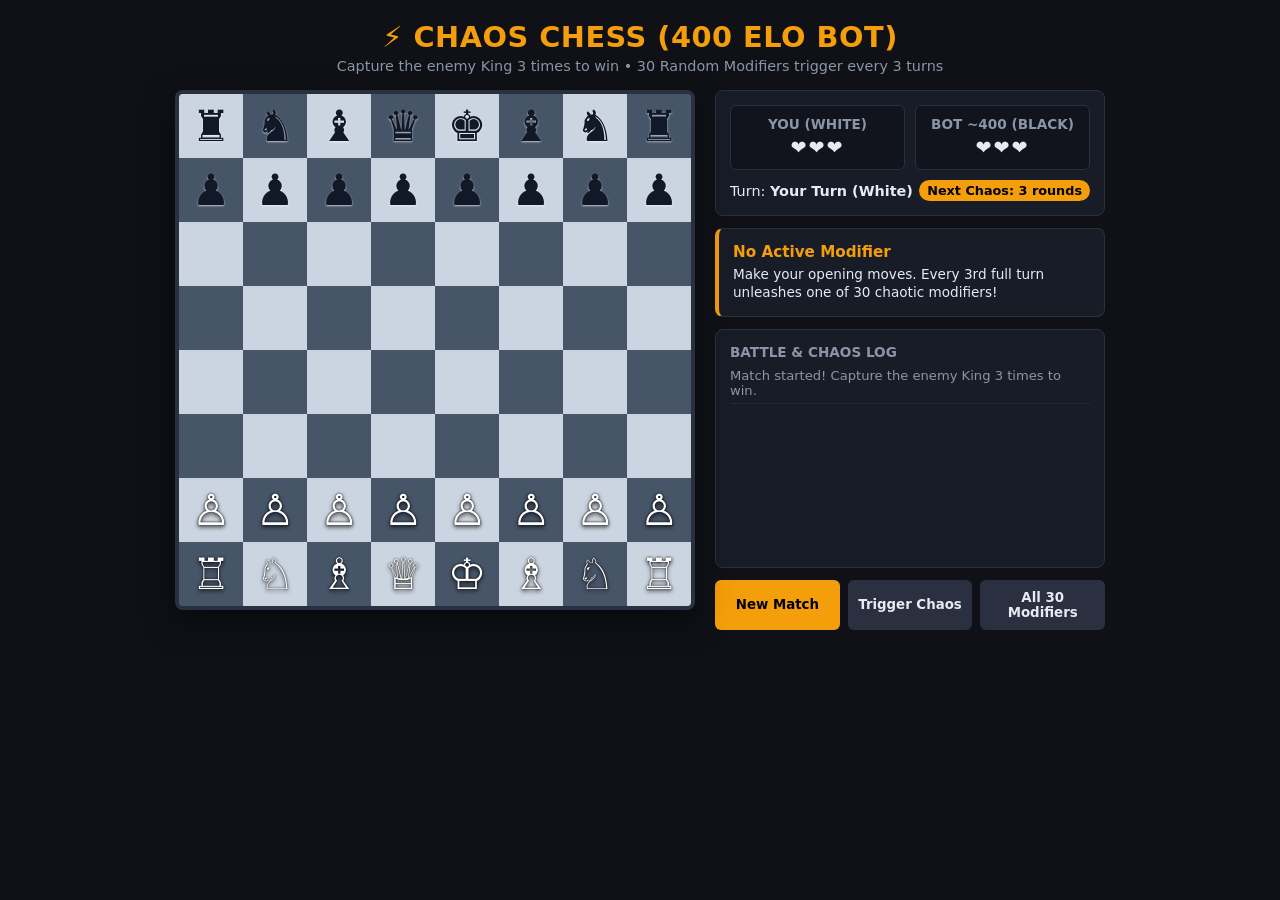
==== spaces/chaos_chess.html @ e8e2c1ac "Rename chaos_chess to chaos_chess.html" ====
<!DOCTYPE html>
<html lang="en">
<head>
<meta charset="UTF-8">
<meta name="viewport" content="width=device-width, initial-scale=1.0">
<title>Chaos Chess — 400 ELO Bot + 30 Modifiers</title>
<style>
  :root {
    --bg: #0f1117;
    --panel: #181c26;
    --border: #2a3040;
    --text: #e6eaf2;
    --muted: #8b95a8;
    --light-sq: #cbd5e1;
    --dark-sq: #475569;
    --accent: #f59e0b;
    --danger: #ef4444;
    --portal-a: #06b6d4;
    --portal-b: #d946ef;
  }
  * { box-sizing: border-box; margin: 0; padding: 0; font-family: system-ui, -apple-system, sans-serif; }
  body {
    background: var(--bg);
    color: var(--text);
    display: flex;
    flex-direction: column;
    align-items: center;
    min-height: 100vh;
    padding: 20px;
  }
  header {
    text-align: center;
    margin-bottom: 16px;
  }
  header h1 {
    font-size: 1.8rem;
    letter-spacing: 0.5px;
    color: var(--accent);
  }
  header p {
    color: var(--muted);
    font-size: 0.9rem;
    margin-top: 4px;
  }
  .layout {
    display: flex;
    flex-wrap: wrap;
    gap: 20px;
    justify-content: center;
    max-width: 1120px;
    width: 100%;
  }
  .board-wrap {
    position: relative;
    width: min(88vw, 520px);
    height: min(88vw, 520px);
    border: 4px solid var(--border);
    border-radius: 8px;
    overflow: hidden;
    box-shadow: 0 12px 32px rgba(0,0,0,0.5);
    background: var(--dark-sq);
  }
  .board-grid {
    display: grid;
    grid-template-columns: repeat(8, 1fr);
    grid-template-rows: repeat(8, 1fr);
    width: 100%;
    height: 100%;
  }
  .square {
    position: relative;
    display: flex;
    align-items: center;
    justify-content: center;
    user-select: none;
    cursor: pointer;
    transition: background-color 0.2s;
  }
  .square.light { background: var(--light-sq); }
  .square.dark { background: var(--dark-sq); }
  .square.selected { background: #fde047 !important; }
  .square.last-move { box-shadow: inset 0 0 0 4px rgba(245, 158, 11, 0.65); }
  .square.valid-move::after {
    content: "";
    width: 28%;
    height: 28%;
    background: rgba(16, 185, 129, 0.75);
    border-radius: 50%;
    pointer-events: none;
  }
  .square.valid-capture::after {
    content: "";
    position: absolute;
    inset: 6%;
    border: 4px solid rgba(239, 68, 68, 0.85);
    border-radius: 50%;
    pointer-events: none;
  }
  /* Terrain & Tile Overlays */
  .tile-crater {
    background: #1e1b18 !important;
    box-shadow: inset 0 0 12px #000;
  }
  .tile-crater::before {
    content: "☄️";
    font-size: 1.5rem;
    opacity: 0.7;
  }
  .tile-quicksand {
    background: #b45309 !important;
  }
  .tile-quicksand::before {
    content: "⏳";
    position: absolute;
    bottom: 2px;
    right: 3px;
    font-size: 0.75rem;
  }
  .tile-portal-a {
    box-shadow: inset 0 0 14px var(--portal-a);
    border: 2px dashed var(--portal-a);
  }
  .tile-portal-b {
    box-shadow: inset 0 0 14px var(--portal-b);
    border: 2px dashed var(--portal-b);
  }
  .tile-fog {
    background: #090b10 !important;
  }
  .tile-fog .piece-glyph { opacity: 0 !important; }
  .tile-mine::before {
    content: "💣";
    position: absolute;
    top: 2px;
    left: 3px;
    font-size: 0.75rem;
    opacity: 0.85;
  }
  .tile-trampoline {
    box-shadow: inset 0 0 12px #22c55e;
  }
  .tile-trampoline::before {
    content: "⏫";
    position: absolute;
    bottom: 2px;
    left: 3px;
    font-size: 0.75rem;
  }
  .tile-lava {
    background: #991b1b !important;
    box-shadow: inset 0 0 12px #f97316;
  }
  .tile-lava::before {
    content: "🌋";
    font-size: 1.35rem;
    opacity: 0.8;
  }
  .tile-airstrike {
    animation: blast 0.6s ease-out;
  }
  @keyframes blast {
    0% { background: #fff; }
    40% { background: #ef4444; }
    100% { background: transparent; }
  }

  /* Animated Pieces Layer */
  .pieces-layer {
    position: absolute;
    inset: 0;
    pointer-events: none;
  }
  .piece {
    position: absolute;
    width: 12.5%;
    height: 12.5%;
    display: flex;
    align-items: center;
    justify-content: center;
    font-size: clamp(1.8rem, 5.2vw, 2.7rem);
    transition: transform 0.28s cubic-bezier(0.22, 1, 0.36, 1), opacity 0.2s;
    z-index: 5;
  }
  .piece.white {
    color: #ffffff;
    text-shadow: 0 2px 4px rgba(0,0,0,0.85), 0 0 2px #000;
  }
  .piece.black {
    color: #111827;
    text-shadow: 0 1px 2px rgba(255,255,255,0.65);
  }
  .piece-glyph {
    display: flex;
    align-items: center;
    justify-content: center;
    width: 100%;
    height: 100%;
  }
  .piece.trapped::after {
    content: "🕸️";
    position: absolute;
    font-size: 1rem;
    bottom: 2px;
    right: 2px;
  }
  .piece.buffed::before {
    content: "⚡";
    position: absolute;
    font-size: 0.9rem;
    top: 2px;
    left: 2px;
  }
  .piece.shielded::before {
    content: "🛡️";
    position: absolute;
    font-size: 0.9rem;
    top: 2px;
    right: 2px;
  }

  /* Side Panel */
  .sidebar {
    flex: 1;
    min-width: 290px;
    max-width: 390px;
    display: flex;
    flex-direction: column;
    gap: 12px;
  }
  .card {
    background: var(--panel);
    border: 1px solid var(--border);
    border-radius: 8px;
    padding: 14px;
  }
  .scoreboard {
    display: flex;
    justify-content: space-between;
    align-items: center;
    gap: 10px;
  }
  .score-box {
    flex: 1;
    background: #11141c;
    padding: 10px;
    border-radius: 6px;
    text-align: center;
    border: 1px solid var(--border);
  }
  .score-box h3 { font-size: 0.85rem; color: var(--muted); }
  .hearts { font-size: 1.2rem; margin-top: 4px; letter-spacing: 2px; }
  .chaos-meter {
    margin-top: 10px;
    display: flex;
    justify-content: space-between;
    align-items: center;
    font-size: 0.9rem;
  }
  .badge {
    background: var(--accent);
    color: #000;
    font-weight: 700;
    padding: 3px 8px;
    border-radius: 999px;
    font-size: 0.8rem;
  }
  .active-mod {
    border-left: 4px solid var(--accent);
  }
  .active-mod h4 { color: var(--accent); font-size: 0.95rem; margin-bottom: 4px; }
  .active-mod p { font-size: 0.85rem; color: var(--text); line-height: 1.35; }
  .log {
    height: 185px;
    overflow-y: auto;
    font-size: 0.82rem;
    display: flex;
    flex-direction: column;
    gap: 6px;
  }
  .log-entry {
    padding-bottom: 5px;
    border-bottom: 1px solid #232836;
    color: var(--muted);
  }
  .log-entry strong { color: var(--text); }
  .log-entry.chaos { color: #fbbf24; }
  .controls {
    display: flex;
    flex-wrap: wrap;
    gap: 8px;
  }
  button {
    flex: 1;
    min-width: 105px;
    background: var(--accent);
    color: #000;
    border: none;
    padding: 10px;
    border-radius: 6px;
    font-weight: 700;
    cursor: pointer;
    transition: opacity 0.15s;
  }
  button:hover { opacity: 0.9; }
  button.secondary {
    background: #2a3040;
    color: var(--text);
  }
  .modal {
    position: fixed;
    inset: 0;
    background: rgba(0,0,0,0.8);
    display: none;
    align-items: center;
    justify-content: center;
    z-index: 50;
    padding: 16px;
  }
  .modal.open { display: flex; }
  .modal-box {
    background: var(--panel);
    border: 2px solid var(--accent);
    padding: 22px;
    border-radius: 10px;
    text-align: center;
    max-width: 520px;
    width: 100%;
    max-height: 85vh;
    display: flex;
    flex-direction: column;
  }
  .modal-box h2 { color: var(--accent); margin-bottom: 8px; }
  .modal-box p { margin-bottom: 14px; color: var(--muted); font-size: 0.9rem; }
  .mod-list-scroll {
    overflow-y: auto;
    text-align: left;
    border: 1px solid var(--border);
    border-radius: 6px;
    padding: 10px;
    margin-bottom: 14px;
    background: #11141c;
    display: flex;
    flex-direction: column;
    gap: 8px;
  }
  .mod-list-item {
    border-bottom: 1px solid #232836;
    padding-bottom: 6px;
    font-size: 0.84rem;
  }
  .mod-list-item strong { color: var(--accent); display: block; margin-bottom: 2px; }
</style>
</head>
<body>

<header>
  <h1>⚡ CHAOS CHESS (400 ELO BOT)</h1>
  <p>Capture the enemy King 3 times to win • 30 Random Modifiers trigger every 3 turns</p>
</header>

<div class="layout">
  <div class="board-wrap" id="boardWrap">
    <div class="board-grid" id="boardGrid"></div>
    <div class="pieces-layer" id="piecesLayer"></div>
  </div>

  <div class="sidebar">
    <div class="card">
      <div class="scoreboard">
        <div class="score-box">
          <h3>YOU (WHITE)</h3>
          <div class="hearts" id="whiteHearts">❤️❤️❤️</div>
        </div>
        <div class="score-box">
          <h3>BOT ~400 (BLACK)</h3>
          <div class="hearts" id="blackHearts">❤️❤️❤️</div>
        </div>
      </div>
      <div class="chaos-meter">
        <span>Turn: <strong id="turnLabel">White</strong></span>
        <span class="badge" id="countdownBadge">Next Chaos: 3 rounds</span>
      </div>
    </div>

    <div class="card active-mod">
      <h4 id="modTitle">No Active Modifier</h4>
      <p id="modDesc">Make your opening moves. Every 3rd full turn unleashes one of 30 chaotic modifiers!</p>
    </div>

    <div class="card">
      <h4 style="font-size:0.85rem; color:var(--muted); margin-bottom:8px;">BATTLE & CHAOS LOG</h4>
      <div class="log" id="eventLog"></div>
    </div>

    <div class="controls">
      <button onclick="resetGame()">New Match</button>
      <button class="secondary" onclick="triggerRandomModifier()">Trigger Chaos</button>
      <button class="secondary" onclick="openModIndex()">All 30 Modifiers</button>
    </div>
  </div>
</div>

<div class="modal" id="gameOverModal">
  <div class="modal-box">
    <h2 id="winnerTitle">Victory!</h2>
    <p id="winnerSub">You captured the enemy King 3 times.</p>
    <button onclick="resetGame()">Play Again</button>
  </div>
</div>

<div class="modal" id="modIndexModal">
  <div class="modal-box">
    <h2>📜 All 30 Chaos Modifiers</h2>
    <p>Every 3 full rounds, one of these 30 modifiers triggers at random.</p>
    <div class="mod-list-scroll" id="modListContainer"></div>
    <button onclick="closeModIndex()">Close</button>
  </div>
</div>

<script>
const GLYPHS = {
  w: { K: '♔', Q: '♕', R: '♖', B: '♗', N: '♘', P: '♙' },
  b: { K: '♚', Q: '♛', R: '♜', B: '♝', N: '♞', P: '♟' }
};

// Custom SVG Crest Shield + Crown model for the Royal Guard ('G')
function getPieceVisualHTML(piece) {
  if (piece.type === 'G') {
    const isWhite = piece.color === 'w';
    const fill = isWhite ? '#f8fafc' : '#1e293b';
    const stroke = isWhite ? '#0f172a' : '#f59e0b';
    const accent = isWhite ? '#f59e0b' : '#38bdf8';
    return `<svg viewBox="0 0 64 64" width="76%" height="76%" style="filter: drop-shadow(0 2px 3px rgba(0,0,0,0.75));">
      <path d="M14 14 L50 14 L48 36 C48 48 32 58 32 58 C32 58 16 48 16 36 Z" fill="${fill}" stroke="${stroke}" stroke-width="4" stroke-linejoin="round"/>
      <path d="M21 24 L26 30 L32 22 L38 30 L43 24 L41 35 L23 35 Z" fill="${accent}" stroke="${stroke}" stroke-width="2" stroke-linejoin="round"/>
      <line x1="32" y1="38" x2="32" y2="50" stroke="${accent}" stroke-width="3.5" stroke-linecap="round"/>
      <line x1="26" y1="44" x2="38" y2="44" stroke="${accent}" stroke-width="3.5" stroke-linecap="round"/>
    </svg>`;
  }
  return GLYPHS[piece.color][piece.type];
}

const PIECE_VALUES = { P: 1, N: 3, B: 3, R: 5, G: 6, Q: 9, K: 100 };

let board = [];
let pieceElements = new Map();
let nextPieceId = 1;

let turn = 'w';
let selected = null;
let validMoves = [];
let lastMove = null;
let halfMoves = 0;
let gameOver = false;

let kingLives = { w: 3, b: 3 };
let historyStack = [];

// Chaos Effect States
let craters = new Set();
let quicksand = new Set();
let landmines = new Set();
let trampolines = new Set();
let lavaTiles = new Set();
let portals = null;
let iceFloorTurns = 0;
let fogTurns = 0;
let truceTurns = 0;
let berserkKnightsTurns = 0;
let queenNerfTurns = 0;
let reversePawnTurns = 0;
let magneticRepelTurns = 0;

function spawnRoyalGuardDiagonalPawns(r, c, color) {
  const diags = [[-1, -1], [-1, 1], [1, -1], [1, 1]];
  let count = 0;
  diags.forEach(([dr, dc]) => {
    const nr = r + dr, nc = c + dc;
    if (inBounds(nr, nc) && !board[nr][nc] && !craters.has(`${nr},${nc}`) && !lavaTiles.has(`${nr},${nc}`)) {
      board[nr][nc] = createPiece(color, 'P');
      count++;
    }
  });
  return count;
}

const MODIFIERS = [
  {
    name: "1. Wormholes",
    desc: "Two linked portals appear! Landing on one instantly teleports the piece to the other.",
    apply: () => {
      const empty = getEmptySquares();
      if (empty.length >= 2) {
        shuffle(empty);
        portals = { a: empty[0], b: empty[1] };
      }
    }
  },
  {
    name: "2. Meteor Shower",
    desc: "3 meteors smash into empty squares, creating impassable craters.",
    apply: () => {
      const empty = getEmptySquares();
      shuffle(empty);
      empty.slice(0, 3).forEach(([r, c]) => craters.add(`${r},${c}`));
    }
  },
  {
    name: "3. Ice Floor",
    desc: "The board freezes for 2 rounds! Sliding pieces (R, B, Q) skid 1 extra square if clear.",
    apply: () => { iceFloorTurns = 4; }
  },
  {
    name: "4. Earthquake",
    desc: "Two random rows shift horizontally, wrapping around the edges!",
    apply: () => {
      const rows = [0, 1, 2, 3, 4, 5, 6, 7];
      shuffle(rows);
      rows.slice(0, 2).forEach(r => {
        const dir = Math.random() < 0.5 ? 1 : -1;
        const oldRow = [...board[r]];
        for (let c = 0; c < 8; c++) {
          board[r][(c + dir + 8) % 8] = oldRow[c];
        }
      });
    }
  },
  {
    name: "5. Quicksand",
    desc: "3 tiles turn into quicksand. Pieces landing there get trapped for 2 turns!",
    apply: () => {
      const empty = getEmptySquares();
      shuffle(empty);
      empty.slice(0, 3).forEach(([r, c]) => quicksand.add(`${r},${c}`));
    }
  },
  {
    name: "6. Pawn Promotion Surge",
    desc: "One random pawn on each side instantly evolves into a Knight or Bishop!",
    apply: () => {
      ['w', 'b'].forEach(color => {
        const pawns = getPiecesByFilter(p => p.color === color && p.type === 'P');
        if (pawns.length) {
          const pick = pawns[Math.floor(Math.random() * pawns.length)];
          pick.piece.type = Math.random() < 0.5 ? 'N' : 'B';
        }
      });
    }
  },
  {
    name: "7. Royal Bodyguard",
    desc: "Two loyal pawns spawn adjacent to each King to defend the throne.",
    apply: () => {
      ['w', 'b'].forEach(color => {
        const k = findKing(color);
        if (!k) return;
        let spawned = 0;
        for (let dr = -1; dr <= 1; dr++) {
          for (let dc = -1; dc <= 1; dc++) {
            const nr = k.r + dr, nc = k.c + dc;
            if (inBounds(nr, nc) && !board[nr][nc] && !craters.has(`${nr},${nc}`) && !lavaTiles.has(`${nr},${nc}`) && spawned < 2) {
              board[nr][nc] = createPiece(color, 'P');
              spawned++;
            }
          }
        }
      });
    }
  },
  {
    name: "8. Vampire Blades",
    desc: "All Knights and Bishops gain Vampire status: their next capture steals the victim's movement type!",
    apply: () => {
      getPiecesByFilter(p => p.type === 'N' || p.type === 'B').forEach(x => x.piece.vampire = true);
    }
  },
  {
    name: "9. Ghost Form",
    desc: "All Rooks become ghosts for 1 move and can phase through blocking pieces!",
    apply: () => {
      getPiecesByFilter(p => p.type === 'R').forEach(x => x.piece.ghost = true);
    }
  },
  {
    name: "10. Giant Pawn",
    desc: "One random pawn per side mutates into a Giant Pawn (moves 1 square in any direction).",
    apply: () => {
      ['w', 'b'].forEach(color => {
        const pawns = getPiecesByFilter(p => p.color === color && p.type === 'P');
        if (pawns.length) {
          pawns[Math.floor(Math.random() * pawns.length)].piece.giant = true;
        }
      });
    }
  },
  {
    name: "11. Air Raid",
    desc: "Artillery strikes 3 random non-King squares, obliterating any piece caught inside!",
    apply: () => {
      const targets = [];
      for (let r = 0; r < 8; r++) {
        for (let c = 0; c < 8; c++) {
          if (!board[r][c] || board[r][c].type !== 'K') targets.push([r, c]);
        }
      }
      shuffle(targets);
      targets.slice(0, 3).forEach(([r, c]) => {
        const sq = document.getElementById(`sq-${r}-${c}`);
        if (sq) {
          sq.classList.remove('tile-airstrike');
          void sq.offsetWidth;
          sq.classList.add('tile-airstrike');
        }
        if (board[r][c]) {
          logEvent(`💥 Air Raid destroyed ${board[r][c].color.toUpperCase()} ${board[r][c].type} at ${coordName(r, c)}!`, true);
          board[r][c] = null;
        }
      });
    }
  },
  {
    name: "12. Swap Meet",
    desc: "Two random non-King pieces on the board swap positions!",
    apply: () => {
      const list = getPiecesByFilter(p => p.type !== 'K');
      if (list.length >= 2) {
        shuffle(list);
        const a = list[0], b = list[1];
        const temp = board[a.r][a.c];
        board[a.r][a.c] = board[b.r][b.c];
        board[b.r][b.c] = temp;
      }
    }
  },
  {
    name: "13. Magnetic Pull",
    desc: "A magnetic pulse pulls every non-King piece 1 square toward the center of the board!",
    apply: () => {
      const order = [];
      for (let r = 0; r < 8; r++) {
        for (let c = 0; c < 8; c++) {
          if (board[r][c] && board[r][c].type !== 'K') order.push([r, c]);
        }
      }
      order.sort((a, b) => distCenter(a[0], a[1]) - distCenter(b[0], b[1]));
      order.forEach(([r, c]) => {
        const dr = r < 3 ? 1 : (r > 4 ? -1 : 0);
        const dc = c < 3 ? 1 : (c > 4 ? -1 : 0);
        const nr = r + dr, nc = c + dc;
        if ((dr !== 0 || dc !== 0) && !board[nr][nc] && !craters.has(`${nr},${nc}`) && !lavaTiles.has(`${nr},${nc}`)) {
          board[nr][nc] = board[r][c];
          board[r][c] = null;
        }
      });
    }
  },
  {
    name: "14. Berserk Knights",
    desc: "For 2 rounds, Knights can move twice in a single turn!",
    apply: () => { berserkKnightsTurns = 4; }
  },
  {
    name: "15. Time Rewind",
    desc: "A temporal rift rewinds the board back 1 move!",
    apply: () => {
      if (historyStack.length > 0) {
        const prev = historyStack.pop();
        board = prev.board;
        craters = prev.craters;
        quicksand = prev.quicksand;
        landmines = prev.landmines;
        trampolines = prev.trampolines;
        lavaTiles = prev.lavaTiles;
        logEvent("⏪ Time Rewind reverted the previous move!", true);
      }
    }
  },
  {
    name: "16. Fog of War",
    desc: "Dense fog hides enemy pieces more than 2 squares away from your army for 2 rounds!",
    apply: () => { fogTurns = 4; }
  },
  {
    name: "17. Mirror Realm",
    desc: "The entire board flips horizontally left-to-right!",
    apply: () => {
      for (let r = 0; r < 8; r++) {
        board[r].reverse();
      }
    }
  },
  {
    name: "18. Clone Army",
    desc: "Each side duplicates one random Knight, Bishop, or Rook onto an empty adjacent square!",
    apply: () => {
      ['w', 'b'].forEach(color => {
        const minors = getPiecesByFilter(p => p.color === color && ['N', 'B', 'R'].includes(p.type));
        if (!minors.length) return;
        const pick = minors[Math.floor(Math.random() * minors.length)];
        for (let dr = -1; dr <= 1; dr++) {
          for (let dc = -1; dc <= 1; dc++) {
            const nr = pick.r + dr, nc = pick.c + dc;
            if (inBounds(nr, nc) && !board[nr][nc] && !craters.has(`${nr},${nc}`) && !lavaTiles.has(`${nr},${nc}`)) {
              board[nr][nc] = createPiece(color, pick.piece.type);
              return;
            }
          }
        }
      });
    }
  },
  {
    name: "19. Pacifist Truce",
    desc: "A temporary ceasefire prevents all captures for 1 full round!",
    apply: () => { truceTurns = 2; }
  },
  {
    name: "20. King's Teleport",
    desc: "Both Kings swap places with a random friendly pawn!",
    apply: () => {
      ['w', 'b'].forEach(color => {
        const k = findKing(color);
        const pawns = getPiecesByFilter(p => p.color === color && p.type === 'P');
        if (k && pawns.length) {
          const p = pawns[Math.floor(Math.random() * pawns.length)];
          board[k.r][k.c] = p.piece;
          board[p.r][p.c] = k.piece;
        }
      });
    }
  },
  {
    name: "21. Royal Guard Ascension",
    desc: "A random non-King piece transforms into a custom-crested Royal Guard! It moves & captures 1 square in any direction and spawns 4 diagonal pawns immediately and on every capture.",
    apply: () => {
      const candidates = getPiecesByFilter(p => p.type !== 'K' && p.type !== 'G');
      if (candidates.length > 0) {
        const pick = candidates[Math.floor(Math.random() * candidates.length)];
        pick.piece.type = 'G';
        pick.piece.giant = false;
        const spawned = spawnRoyalGuardDiagonalPawns(pick.r, pick.c, pick.piece.color);
        logEvent(`🛡️ ${pick.piece.color === 'w' ? 'White' : 'Black'} promoted a piece at ${coordName(pick.r, pick.c)} into a Royal Guard (+${spawned} diagonal pawns)!`, true);
      }
    }
  },
  {
    name: "22. Landmine Field",
    desc: "4 hidden proximity mines are planted on empty squares. Stepping on one detonates the piece (Kings survive with -1 life)!",
    apply: () => {
      const empty = getEmptySquares();
      shuffle(empty);
      empty.slice(0, 4).forEach(([r, c]) => landmines.add(`${r},${c}`));
    }
  },
  {
    name: "23. Trampoline Tiles",
    desc: "3 spring-loaded trampolines appear! Landing on one launches the piece 2 squares forward.",
    apply: () => {
      const empty = getEmptySquares();
      shuffle(empty);
      empty.slice(0, 3).forEach(([r, c]) => trampolines.add(`${r},${c}`));
    }
  },
  {
    name: "24. Volcanic Eruption",
    desc: "2 center squares erupt into deadly lava tiles that destroy any non-King piece entering them.",
    apply: () => {
      const mid = [[3,3],[3,4],[4,3],[4,4],[2,3],[2,4],[5,3],[5,4]];
      shuffle(mid);
      mid.slice(0, 2).forEach(([r, c]) => {
        if (!board[r][c] || board[r][c].type !== 'K') {
          board[r][c] = null;
          lavaTiles.add(`${r},${c}`);
        }
      });
    }
  },
  {
    name: "25. Aegis Shield",
    desc: "One random non-King piece on each side gains a protective Shield that blocks the next capture attempt against it!",
    apply: () => {
      ['w', 'b'].forEach(color => {
        const list = getPiecesByFilter(p => p.color === color && p.type !== 'K');
        if (list.length) {
          list[Math.floor(Math.random() * list.length)].piece.shield = true;
        }
      });
    }
  },
  {
    name: "26. Reverse Gravity",
    desc: "For 2 rounds, pawns march and capture backward instead of forward!",
    apply: () => { reversePawnTurns = 4; }
  },
  {
    name: "27. Queen's Humble Holiday",
    desc: "For 2 rounds, all Queens lose their long range and move like standard Pawns!",
    apply: () => { queenNerfTurns = 4; }
  },
  {
    name: "28. Necromancy",
    desc: "Each side resurrects a fallen Knight or Bishop onto an empty back-rank square!",
    apply: () => {
      ['w', 'b'].forEach(color => {
        const row = color === 'w' ? 7 : 0;
        const cols = [0, 1, 2, 3, 4, 5, 6, 7];
        shuffle(cols);
        for (const c of cols) {
          if (!board[row][c] && !craters.has(`${row},${c}`) && !lavaTiles.has(`${row},${c}`)) {
            board[row][c] = createPiece(color, Math.random() < 0.5 ? 'N' : 'B');
            break;
          }
        }
      });
    }
  },
  {
    name: "29. Shockwave Repulsion",
    desc: "A shockwave from the center blasts all non-King pieces 1 square outward toward the board edges!",
    apply: () => {
      const order = [];
      for (let r = 0; r < 8; r++) {
        for (let c = 0; c < 8; c++) {
          if (board[r][c] && board[r][c].type !== 'K') order.push([r, c]);
        }
      }
      order.sort((a, b) => distCenter(b[0], b[1]) - distCenter(a[0], a[1]));
      order.forEach(([r, c]) => {
        const dr = r <= 3 ? -1 : 1;
        const dc = c <= 3 ? -1 : 1;
        const nr = r + dr, nc = c + dc;
        if (inBounds(nr, nc) && !board[nr][nc] && !craters.has(`${nr},${nc}`) && !lavaTiles.has(`${nr},${nc}`)) {
          board[nr][nc] = board[r][c];
          board[r][c] = null;
        }
      });
    }
  },
  {
    name: "30. Chaos Roulette",
    desc: "Every Knight, Bishop, and Rook on the board randomly mutates into another minor/major piece (N, B, R, or Royal Guard)!",
    apply: () => {
      const pool = ['N', 'B', 'R', 'G'];
      getPiecesByFilter(p => ['N', 'B', 'R'].includes(p.type)).forEach(item => {
        item.piece.type = pool[Math.floor(Math.random() * pool.length)];
      });
    }
  }
];

function createPiece(color, type) {
  return {
    id: nextPieceId++,
    color,
    type,
    trapped: 0,
    vampire: false,
    ghost: false,
    giant: false,
    shield: false
  };
}

function initBoard() {
  board = Array.from({ length: 8 }, () => Array(8).fill(null));
  const backRank = ['R', 'N', 'B', 'Q', 'K', 'B', 'N', 'R'];
  for (let c = 0; c < 8; c++) {
    board[0][c] = createPiece('b', backRank[c]);
    board[1][c] = createPiece('b', 'P');
    board[6][c] = createPiece('w', 'P');
    board[7][c] = createPiece('w', backRank[c]);
  }
}

function buildGridDOM() {
  const grid = document.getElementById('boardGrid');
  grid.innerHTML = '';
  for (let r = 0; r < 8; r++) {
    for (let c = 0; c < 8; c++) {
      const sq = document.createElement('div');
      sq.id = `sq-${r}-${c}`;
      sq.className = `square ${(r + c) % 2 === 0 ? 'light' : 'dark'}`;
      sq.onclick = () => onSquareClick(r, c);
      grid.appendChild(sq);
    }
  }
}

function render() {
  for (let r = 0; r < 8; r++) {
    for (let c = 0; c < 8; c++) {
      const sq = document.getElementById(`sq-${r}-${c}`);
      sq.className = `square ${(r + c) % 2 === 0 ? 'light' : 'dark'}`;
      const key = `${r},${c}`;
      if (craters.has(key)) sq.classList.add('tile-crater');
      if (quicksand.has(key)) sq.classList.add('tile-quicksand');
      if (landmines.has(key)) sq.classList.add('tile-mine');
      if (trampolines.has(key)) sq.classList.add('tile-trampoline');
      if (lavaTiles.has(key)) sq.classList.add('tile-lava');
      if (portals) {
        if (portals.a[0] === r && portals.a[1] === c) sq.classList.add('tile-portal-a');
        if (portals.b[0] === r && portals.b[1] === c) sq.classList.add('tile-portal-b');
      }
      if (selected && selected.r === r && selected.c === c) sq.classList.add('selected');
      if (lastMove && ((lastMove.from[0] === r && lastMove.from[1] === c) || (lastMove.to[0] === r && lastMove.to[1] === c))) {
        sq.classList.add('last-move');
      }
      const vm = validMoves.find(m => m.r === r && m.c === c);
      if (vm) {
        sq.classList.add(board[r][c] ? 'valid-capture' : 'valid-move');
      }
      if (fogTurns > 0 && !isVisibleToWhite(r, c)) {
        sq.classList.add('tile-fog');
      }
    }
  }

  const layer = document.getElementById('piecesLayer');
  const activeIds = new Set();

  for (let r = 0; r < 8; r++) {
    for (let c = 0; c < 8; c++) {
      const p = board[r][c];
      if (!p) continue;
      activeIds.add(p.id);
      let el = pieceElements.get(p.id);
      if (!el) {
        el = document.createElement('div');
        el.className = `piece ${p.color === 'w' ? 'white' : 'black'}`;
        el.innerHTML = `<span class="piece-glyph"></span>`;
        layer.appendChild(el);
        pieceElements.set(p.id, el);
      }
      const glyphEl = el.querySelector('.piece-glyph');
      const sig = `${p.color}-${p.type}`;
      if (glyphEl.dataset.sig !== sig) {
        glyphEl.innerHTML = getPieceVisualHTML(p);
        glyphEl.dataset.sig = sig;
      }

      el.classList.toggle('trapped', p.trapped > 0);
      el.classList.toggle('buffed', p.vampire || p.ghost || p.giant);
      el.classList.toggle('shielded', !!p.shield);

      if (fogTurns > 0 && p.color === 'b' && !isVisibleToWhite(r, c)) {
        el.style.opacity = '0';
      } else {
        el.style.opacity = '1';
      }

      el.style.transform = `translate(${c * 100}%, ${r * 100}%)`;
    }
  }

  for (const [id, el] of pieceElements.entries()) {
    if (!activeIds.has(id)) {
      el.remove();
      pieceElements.delete(id);
    }
  }

  document.getElementById('whiteHearts').textContent = '❤️'.repeat(kingLives.w) + '🖤'.repeat(3 - kingLives.w);
  document.getElementById('blackHearts').textContent = '❤️'.repeat(kingLives.b) + '🖤'.repeat(3 - kingLives.b);
  document.getElementById('turnLabel').textContent = turn === 'w' ? 'Your Turn (White)' : 'Bot Thinking...';
  const movesLeft = 3 - (Math.floor(halfMoves / 2) % 3);
  document.getElementById('countdownBadge').textContent = `Next Chaos: ${movesLeft} ${movesLeft === 1 ? 'round' : 'rounds'}`;
}

function isVisibleToWhite(r, c) {
  for (let wr = 0; wr < 8; wr++) {
    for (let wc = 0; wc < 8; wc++) {
      if (board[wr][wc] && board[wr][wc].color === 'w') {
        if (Math.max(Math.abs(wr - r), Math.abs(wc - c)) <= 2) return true;
      }
    }
  }
  return false;
}

function onSquareClick(r, c) {
  if (gameOver || turn !== 'w') return;

  const move = validMoves.find(m => m.r === r && m.c === c);
  if (move && selected) {
    executeMove(selected.r, selected.c, r, c);
    return;
  }

  const clicked = board[r][c];
  if (clicked && clicked.color === 'w') {
    if (clicked.trapped > 0) {
      logEvent(`🕸️ That piece is stuck in quicksand for ${clicked.trapped} more turn(s)!`);
      return;
    }
    selected = { r, c };
    validMoves = getPseudoLegalMoves(r, c);
  } else {
    selected = null;
    validMoves = [];
  }
  render();
}

function getPseudoLegalMoves(r, c) {
  const p = board[r][c];
  if (!p || p.trapped > 0) return [];
  const moves = [];
  const baseDir = p.color === 'w' ? -1 : 1;
  const dir = reversePawnTurns > 0 ? -baseDir : baseDir;

  const addMove = (nr, nc) => {
    if (!inBounds(nr, nc) || craters.has(`${nr},${nc}`)) return false;
    const target = board[nr][nc];
    if (!target) {
      moves.push({ r: nr, c: nc });
      return true;
    } else if (target.color !== p.color && truceTurns === 0) {
      moves.push({ r: nr, c: nc });
      return false;
    }
    return false;
  };

  const effectiveType = (p.type === 'Q' && queenNerfTurns > 0) ? 'P' : p.type;

  if (effectiveType === 'P') {
    if (p.giant) {
      for (let dr = -1; dr <= 1; dr++) {
        for (let dc = -1; dc <= 1; dc++) {
          if (dr !== 0 || dc !== 0) addMove(r + dr, c + dc);
        }
      }
    } else {
      const f1 = r + dir;
      if (inBounds(f1, c) && !board[f1][c] && !craters.has(`${f1},${c}`)) {
        moves.push({ r: f1, c });
        const startRow = p.color === 'w' ? 6 : 1;
        const f2 = r + dir * 2;
        if (reversePawnTurns === 0 && r === startRow && !board[f2][c] && !craters.has(`${f2},${c}`)) {
          moves.push({ r: f2, c });
        }
      }
      if (truceTurns === 0) {
        [-1, 1].forEach(dc => {
          const nc = c + dc;
          if (inBounds(f1, nc) && board[f1][nc] && board[f1][nc].color !== p.color) {
            moves.push({ r: f1, c: nc });
          }
        });
      }
    }
  } else if (effectiveType === 'N') {
    const jumps = [[-2,-1],[-2,1],[-1,-2],[-1,2],[1,-2],[1,2],[2,-1],[2,1]];
    jumps.forEach(([dr, dc]) => addMove(r + dr, c + dc));
  } else if (effectiveType === 'K' || effectiveType === 'G') {
    // Both King and Royal Guard move and capture 1 square in all 8 directions
    for (let dr = -1; dr <= 1; dr++) {
      for (let dc = -1; dc <= 1; dc++) {
        if (dr !== 0 || dc !== 0) addMove(r + dr, c + dc);
      }
    }
  } else {
    const dirs = [];
    if (effectiveType === 'R' || effectiveType === 'Q') dirs.push([-1,0],[1,0],[0,-1],[0,1]);
    if (effectiveType === 'B' || effectiveType === 'Q') dirs.push([-1,-1],[-1,1],[1,-1],[1,1]);
    dirs.forEach(([dr, dc]) => {
      let nr = r + dr, nc = c + dc;
      while (inBounds(nr, nc)) {
        if (craters.has(`${nr},${nc}`)) break;
        const target = board[nr][nc];
        if (!target) {
          moves.push({ r: nr, c: nc });
        } else {
          if (target.color !== p.color && truceTurns === 0) {
            moves.push({ r: nr, c: nc });
          }
          if (!p.ghost) break;
        }
        nr += dr;
        nc += dc;
      }
    });
  }
  return moves;
}

function executeMove(fr, fc, tr, tc, isBonusJump = false) {
  saveSnapshot();
  const mover = board[fr][fc];
  let destR = tr, destC = tc;

  // Ice Floor Skid for sliding pieces
  if (iceFloorTurns > 0 && ['R', 'B', 'Q'].includes(mover.type) && !board[destR][destC]) {
    const stepR = Math.sign(tr - fr);
    const stepC = Math.sign(tc - fc);
    const skidR = destR + stepR, skidC = destC + stepC;
    if (inBounds(skidR, skidC) && !board[skidR][skidC] && !craters.has(`${skidR},${skidC}`)) {
      destR = skidR;
      destC = skidC;
      logEvent(`🧊 ${mover.color.toUpperCase()} ${mover.type} skidded on ice to ${coordName(destR, destC)}!`);
    }
  }

  const target = board[destR][destC];

  // Check Aegis Shield on target
  if (target && target.shield) {
    target.shield = false;
    logEvent(`🛡️ ${target.color.toUpperCase()} ${target.type}'s Aegis Shield blocked the capture at ${coordName(destR, destC)}!`, true);
    lastMove = { from: [fr, fc], to: [destR, destC] };
    selected = null;
    validMoves = [];
    advanceTurn();
    return;
  }

  board[destR][destC] = mover;
  board[fr][fc] = null;
  mover.ghost = false;

  // Handle Capture & King 3-Life Rule
  if (target) {
    if (target.type === 'K') {
      kingLives[target.color]--;
      logEvent(`👑 ${mover.color === 'w' ? 'WHITE' : 'BLACK'} CAPTURED THE KING! (${kingLives[target.color]} lives left)`, true);
      if (kingLives[target.color] <= 0) {
        endMatch(mover.color);
        render();
        return;
      } else {
        respawnKing(target);
      }
    } else {
      logEvent(`${mover.color === 'w' ? 'You' : 'Bot'} captured ${target.type} at ${coordName(destR, destC)}.`);
      if (mover.vampire && target.type !== 'K') {
        mover.type = target.type;
        mover.vampire = false;
        logEvent(`🧛 Vampire Blade absorbed ${target.type} powers!`);
      }
    }

    // Royal Guard Special Ability: Respawns 4 pawns in the 4 diagonal squares around it on capture
    if (mover.type === 'G') {
      const spawned = spawnRoyalGuardDiagonalPawns(destR, destC, mover.color);
      if (spawned > 0) {
        logEvent(`🛡️ Royal Guard summoned ${spawned} diagonal pawn(s) after capturing!`, true);
      }
    }
  }

  // Pawn Auto-Promotion on back rank
  if (mover.type === 'P' && (destR === 0 || destR === 7)) {
    mover.type = 'Q';
    logEvent(`👑 Pawn promoted to Queen!`);
  }

  // Trampoline Tile Launch
  if (trampolines.has(`${destR},${destC}`)) {
    const jumpDir = mover.color === 'w' ? -2 : 2;
    const landR = destR + jumpDir;
    if (inBounds(landR, destC) && !board[landR][destC] && !craters.has(`${landR},${destC}`)) {
      board[landR][destC] = mover;
      board[destR][destC] = null;
      destR = landR;
      logEvent(`⏫ Trampoline launched ${mover.type} to ${coordName(destR, destC)}!`, true);
    }
  }

  // Wormhole Teleport
  if (portals) {
    if (destR === portals.a[0] && destC === portals.a[1] && !board[portals.b[0]][portals.b[1]]) {
      board[portals.b[0]][portals.b[1]] = mover;
      board[destR][destC] = null;
      destR = portals.b[0]; destC = portals.b[1];
      logEvent(`🌀 Wormhole teleported ${mover.type} to ${coordName(destR, destC)}!`, true);
    } else if (destR === portals.b[0] && destC === portals.b[1] && !board[portals.a[0]][portals.a[1]]) {
      board[portals.a[0]][portals.a[1]] = mover;
      board[destR][destC] = null;
      destR = portals.a[0]; destC = portals.a[1];
      logEvent(`🌀 Wormhole teleported ${mover.type} to ${coordName(destR, destC)}!`, true);
    }
  }

  // Landmine Explosion
  const destKey = `${destR},${destC}`;
  if (landmines.has(destKey)) {
    landmines.delete(destKey);
    if (mover.type === 'K') {
      kingLives[mover.color]--;
      logEvent(`💣 ${mover.color.toUpperCase()} King stepped on a landmine! (${kingLives[mover.color]} lives left)`, true);
      if (kingLives[mover.color] <= 0) {
        endMatch(mover.color === 'w' ? 'b' : 'w');
        render();
        return;
      }
    } else {
      board[destR][destC] = null;
      logEvent(`💣 BOOM! ${mover.color.toUpperCase()} ${mover.type} detonated a landmine at ${coordName(destR, destC)}!`, true);
    }
  }

  // Lava Tile Hazard
  if (lavaTiles.has(destKey) && board[destR][destC]) {
    if (mover.type !== 'K') {
      board[destR][destC] = null;
      logEvent(`🌋 ${mover.color.toUpperCase()} ${mover.type} fell into lava at ${coordName(destR, destC)}!`, true);
    }
  }

  // Quicksand Trap
  if (quicksand.has(destKey) && board[destR][destC]) {
    mover.trapped = 2;
    logEvent(`⏳ ${mover.type} sank into quicksand at ${coordName(destR, destC)}!`);
  }

  lastMove = { from: [fr, fc], to: [destR, destC] };
  selected = null;
  validMoves = [];

  // Berserk Knight Double Jump
  if (!isBonusJump && berserkKnightsTurns > 0 && board[destR][destC] && mover.type === 'N' && mover.trapped === 0) {
    const extraMoves = getPseudoLegalMoves(destR, destC);
    if (extraMoves.length > 0 && mover.color === 'w') {
      selected = { r: destR, c: destC };
      validMoves = extraMoves;
      logEvent(`⚔️ Berserk Knight! Make a second jump!`);
      render();
      return;
    }
  }

  advanceTurn();
}

function respawnKing(kingPiece) {
  const homeRows = kingPiece.color === 'w' ? [7, 6] : [0, 1];
  for (const r of homeRows) {
    const cols = [0, 1, 2, 3, 4, 5, 6, 7];
    shuffle(cols);
    for (const c of cols) {
      if (!board[r][c] && !craters.has(`${r},${c}`) && !lavaTiles.has(`${r},${c}`)) {
        board[r][c] = kingPiece;
        logEvent(`✨ ${kingPiece.color.toUpperCase()} King respawned at ${coordName(r, c)}!`, true);
        return;
      }
    }
  }
}

function advanceTurn() {
  for (let r = 0; r < 8; r++) {
    for (let c = 0; c < 8; c++) {
      const p = board[r][c];
      if (p && p.color === turn && p.trapped > 0) p.trapped--;
    }
  }

  if (iceFloorTurns > 0) iceFloorTurns--;
  if (fogTurns > 0) fogTurns--;
  if (truceTurns > 0) truceTurns--;
  if (berserkKnightsTurns > 0) berserkKnightsTurns--;
  if (queenNerfTurns > 0) queenNerfTurns--;
  if (reversePawnTurns > 0) reversePawnTurns--;

  halfMoves++;

  if (halfMoves > 0 && halfMoves % 6 === 0) {
    triggerRandomModifier();
  }

  turn = turn === 'w' ? 'b' : 'w';
  render();

  if (turn === 'b' && !gameOver) {
    setTimeout(makeBotMove400Elo, 450);
  }
}

function makeBotMove400Elo() {
  if (gameOver || turn !== 'b') return;
  const allMoves = [];
  for (let r = 0; r < 8; r++) {
    for (let c = 0; c < 8; c++) {
      if (board[r][c] && board[r][c].color === 'b') {
        const moves = getPseudoLegalMoves(r, c);
        moves.forEach(m => {
          let score = Math.random() * 4.5;
          const target = board[m.r][m.c];
          if (target) {
            score += PIECE_VALUES[target.type] * (Math.random() < 0.7 ? 1.5 : 0.2);
          }
          allMoves.push({ fr: r, fc: c, tr: m.r, tc: m.c, score });
        });
      }
    }
  }

  if (allMoves.length === 0) {
    logEvent("Bot has no legal moves and passes turn.");
    advanceTurn();
    return;
  }

  allMoves.sort((a, b) => b.score - a.score);
  const chosen = allMoves[0];
  executeMove(chosen.fr, chosen.fc, chosen.tr, chosen.tc);
}

function triggerRandomModifier() {
  const mod = MODIFIERS[Math.floor(Math.random() * MODIFIERS.length)];
  document.getElementById('modTitle').textContent = `⚡ ${mod.name}`;
  document.getElementById('modDesc').textContent = mod.desc;
  logEvent(`🎲 CHAOS EVENT: ${mod.name} — ${mod.desc}`, true);
  mod.apply();
  render();
}

function saveSnapshot() {
  const clonedBoard = board.map(row => row.map(cell => cell ? { ...cell } : null));
  historyStack.push({
    board: clonedBoard,
    craters: new Set(craters),
    quicksand: new Set(quicksand),
    landmines: new Set(landmines),
    trampolines: new Set(trampolines),
    lavaTiles: new Set(lavaTiles)
  });
  if (historyStack.length > 6) historyStack.shift();
}

function endMatch(winnerColor) {
  gameOver = true;
  document.getElementById('winnerTitle').textContent = winnerColor === 'w' ? '🏆 VICTORY!' : '💀 DEFEAT!';
  document.getElementById('winnerSub').textContent = winnerColor === 'w'
    ? 'You captured the 400 ELO Bot’s King 3 times!'
    : 'The 400 ELO Bot captured your King 3 times!';
  document.getElementById('gameOverModal').classList.add('open');
}

function openModIndex() {
  const container = document.getElementById('modListContainer');
  container.innerHTML = MODIFIERS.map(m =>
    `<div class="mod-list-item"><strong>${m.name}</strong><span>${m.desc}</span></div>`
  ).join('');
  document.getElementById('modIndexModal').classList.add('open');
}

function closeModIndex() {
  document.getElementById('modIndexModal').classList.remove('open');
}

function resetGame() {
  document.getElementById('gameOverModal').classList.remove('open');
  pieceElements.clear();
  document.getElementById('piecesLayer').innerHTML = '';
  turn = 'w';
  selected = null;
  validMoves = [];
  lastMove = null;
  halfMoves = 0;
  gameOver = false;
  kingLives = { w: 3, b: 3 };
  historyStack = [];
  craters.clear();
  quicksand.clear();
  landmines.clear();
  trampolines.clear();
  lavaTiles.clear();
  portals = null;
  iceFloorTurns = 0;
  fogTurns = 0;
  truceTurns = 0;
  berserkKnightsTurns = 0;
  queenNerfTurns = 0;
  reversePawnTurns = 0;
  document.getElementById('eventLog').innerHTML = '';
  document.getElementById('modTitle').textContent = 'No Active Modifier';
  document.getElementById('modDesc').textContent = 'Make your opening moves. Every 3rd full turn unleashes one of 30 chaotic modifiers!';
  initBoard();
  buildGridDOM();
  render();
  logEvent('Match started! Capture the enemy King 3 times to win.');
}

// Helpers
function inBounds(r, c) { return r >= 0 && r < 8 && c >= 0 && c < 8; }
function distCenter(r, c) { return Math.abs(r - 3.5) + Math.abs(c - 3.5); }
function coordName(r, c) { return `${String.fromCharCode(97 + c)}${8 - r}`; }
function shuffle(arr) {
  for (let i = arr.length - 1; i > 0; i--) {
    const j = Math.floor(Math.random() * (i + 1));
    [arr[i], arr[j]] = [arr[j], arr[i]];
  }
}
function getEmptySquares() {
  const out = [];
  for (let r = 0; r < 8; r++) {
    for (let c = 0; c < 8; c++) {
      if (!board[r][c] && !craters.has(`${r},${c}`) && !lavaTiles.has(`${r},${c}`)) out.push([r, c]);
    }
  }
  return out;
}
function getPiecesByFilter(fn) {
  const out = [];
  for (let r = 0; r < 8; r++) {
    for (let c = 0; c < 8; c++) {
      if (board[r][c] && fn(board[r][c])) out.push({ r, c, piece: board[r][c] });
    }
  }
  return out;
}
function findKing(color) {
  const res = getPiecesByFilter(p => p.color === color && p.type === 'K');
  return res.length ? res[0] : null;
}
function logEvent(msg, isChaos = false) {
  const log = document.getElementById('eventLog');
  const div = document.createElement('div');
  div.className = `log-entry ${isChaos ? 'chaos' : ''}`;
  div.textContent = msg;
  log.prepend(div);
}

resetGame();
</script>
</body>
</html>
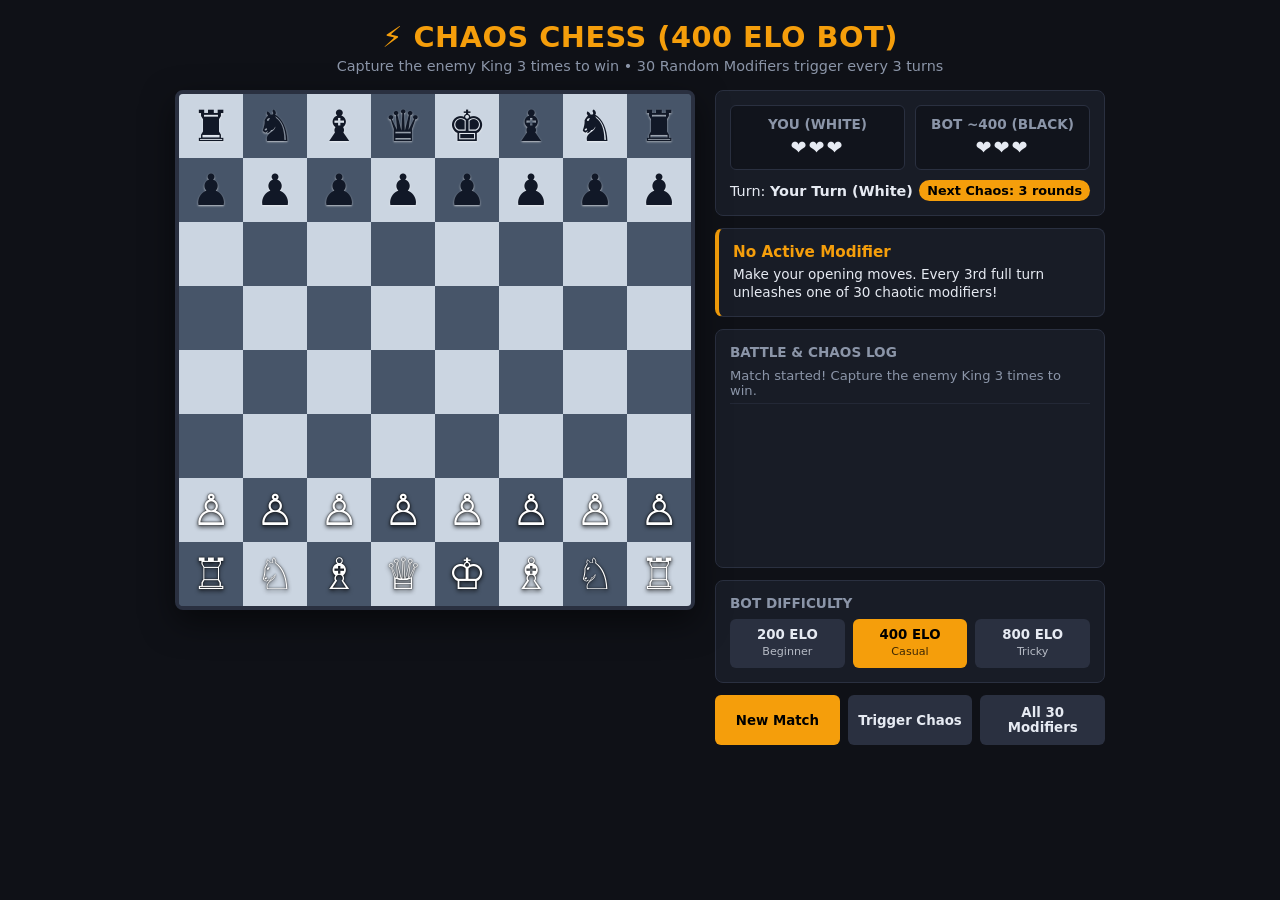
==== commit 6e98bf0d: "Update chaos_chess.html" ====
--- a/spaces/chaos_chess.html
+++ b/spaces/chaos_chess.html
@@ -3,7 +3,7 @@
 <head>
 <meta charset="UTF-8">
 <meta name="viewport" content="width=device-width, initial-scale=1.0">
-<title>Chaos Chess — 400 ELO Bot + 30 Modifiers</title>
+<title>Chaos Chess — 200 / 400 / 800 ELO Bots + 30 Modifiers</title>
 <style>
   :root {
     --bg: #0f1117;
@@ -218,6 +218,56 @@
     right: 2px;
   }
 
+  /* Effects layer: explosions + dust clouds */
+  .fx-layer { position: absolute; inset: 0; pointer-events: none; z-index: 20; }
+  .fx { position: absolute; width: 12.5%; height: 12.5%; pointer-events: none; }
+  .fx-flash {
+    position: absolute; inset: 14%; border-radius: 50%;
+    background: radial-gradient(circle, #fff 0%, #fde047 30%, #f97316 62%, rgba(239,68,68,0) 72%);
+    animation: fxFlash 0.5s ease-out forwards;
+  }
+  @keyframes fxFlash {
+    0% { transform: scale(0.2); opacity: 1; }
+    55% { opacity: 0.95; }
+    100% { transform: scale(1.9); opacity: 0; }
+  }
+  .fx-ring {
+    position: absolute; inset: 20%; border-radius: 50%;
+    border: 3px solid rgba(255, 200, 80, 0.9);
+    animation: fxRing 0.5s ease-out forwards;
+  }
+  @keyframes fxRing {
+    0% { transform: scale(0.3); opacity: 1; }
+    100% { transform: scale(2); opacity: 0; }
+  }
+  .fx-spark {
+    position: absolute; left: 50%; top: 50%; width: 6px; height: 6px; margin: -3px 0 0 -3px;
+    border-radius: 50%; background: #fbbf24; box-shadow: 0 0 6px #f97316;
+    animation: fxSpark 0.55s ease-out forwards;
+  }
+  @keyframes fxSpark {
+    0% { transform: rotate(var(--a)) translateX(0) scale(1); opacity: 1; }
+    100% { transform: rotate(var(--a)) translateX(var(--d)) scale(0.3); opacity: 0; }
+  }
+  .fx-puff {
+    position: absolute; left: 50%; top: 50%; width: 46%; height: 46%; margin: -23% 0 0 -23%;
+    border-radius: 50%;
+    background: radial-gradient(circle, rgba(226,214,190,0.9) 0%, rgba(190,176,150,0.65) 55%, rgba(190,176,150,0) 75%);
+    animation: fxPuff 0.7s ease-out both;
+  }
+  @keyframes fxPuff {
+    0% { transform: translate(0, 0) scale(0.3); opacity: 0.9; }
+    100% { transform: translate(var(--dx), var(--dy)) scale(1.15); opacity: 0; }
+  }
+  .piece.spawning .piece-glyph { animation: pieceSpawn 0.4s ease-out; }
+  @keyframes pieceSpawn {
+    0% { transform: scale(0.2); opacity: 0; }
+    100% { transform: scale(1); opacity: 1; }
+  }
+  button.elo-btn { min-width: 0; padding: 8px 4px; line-height: 1.25; }
+  button.elo-btn small { font-weight: 500; opacity: 0.75; }
+  button.elo-btn.active { background: var(--accent); color: #000; }
+
   /* Side Panel */
   .sidebar {
     flex: 1;
@@ -354,7 +404,7 @@
 <body>
 
 <header>
-  <h1>⚡ CHAOS CHESS (400 ELO BOT)</h1>
+  <h1 id="gameTitle">⚡ CHAOS CHESS (400 ELO BOT)</h1>
   <p>Capture the enemy King 3 times to win • 30 Random Modifiers trigger every 3 turns</p>
 </header>
 
@@ -362,6 +412,7 @@
   <div class="board-wrap" id="boardWrap">
     <div class="board-grid" id="boardGrid"></div>
     <div class="pieces-layer" id="piecesLayer"></div>
+    <div class="fx-layer" id="fxLayer"></div>
   </div>
 
   <div class="sidebar">
@@ -372,7 +423,7 @@
           <div class="hearts" id="whiteHearts">❤️❤️❤️</div>
         </div>
         <div class="score-box">
-          <h3>BOT ~400 (BLACK)</h3>
+          <h3 id="botLabel">BOT ~400 (BLACK)</h3>
           <div class="hearts" id="blackHearts">❤️❤️❤️</div>
         </div>
       </div>
@@ -390,6 +441,15 @@
     <div class="card">
       <h4 style="font-size:0.85rem; color:var(--muted); margin-bottom:8px;">BATTLE & CHAOS LOG</h4>
       <div class="log" id="eventLog"></div>
+    </div>
+
+    <div class="card">
+      <h4 style="font-size:0.85rem; color:var(--muted); margin-bottom:8px;">BOT DIFFICULTY</h4>
+      <div class="controls" id="eloRow">
+        <button class="secondary elo-btn" data-elo="200" onclick="setBotElo(200)">200 ELO<br><small>Beginner</small></button>
+        <button class="secondary elo-btn active" data-elo="400" onclick="setBotElo(400)">400 ELO<br><small>Casual</small></button>
+        <button class="secondary elo-btn" data-elo="800" onclick="setBotElo(800)">800 ELO<br><small>Tricky</small></button>
+      </div>
     </div>
 
     <div class="controls">
@@ -454,6 +514,8 @@
 let gameOver = false;
 
 let kingLives = { w: 3, b: 3 };
+let botElo = 400;
+let suppressFx = false;
 let historyStack = [];
 
 // Chaos Effect States
@@ -612,6 +674,7 @@
           sq.classList.add('tile-airstrike');
         }
         if (board[r][c]) {
+          spawnFx('boom', r, c);
           logEvent(`💥 Air Raid destroyed ${board[r][c].color.toUpperCase()} ${board[r][c].type} at ${coordName(r, c)}!`, true);
           board[r][c] = null;
         }
@@ -769,6 +832,7 @@
       shuffle(mid);
       mid.slice(0, 2).forEach(([r, c]) => {
         if (!board[r][c] || board[r][c].type !== 'K') {
+          if (board[r][c]) spawnFx('boom', r, c);
           board[r][c] = null;
           lavaTiles.add(`${r},${c}`);
         }
@@ -930,6 +994,11 @@
         el.innerHTML = `<span class="piece-glyph"></span>`;
         layer.appendChild(el);
         pieceElements.set(p.id, el);
+        if (!suppressFx) {
+          el.classList.add('spawning');
+          setTimeout(() => el.classList.remove('spawning'), 450);
+          spawnFx('dust', r, c);
+        }
       }
       const glyphEl = el.querySelector('.piece-glyph');
       const sig = `${p.color}-${p.type}`;
@@ -1120,6 +1189,7 @@
 
   // Handle Capture & King 3-Life Rule
   if (target) {
+    spawnFx('boom', destR, destC);
     if (target.type === 'K') {
       kingLives[target.color]--;
       logEvent(`👑 ${mover.color === 'w' ? 'WHITE' : 'BLACK'} CAPTURED THE KING! (${kingLives[target.color]} lives left)`, true);
@@ -1185,6 +1255,7 @@
   const destKey = `${destR},${destC}`;
   if (landmines.has(destKey)) {
     landmines.delete(destKey);
+    spawnFx('boom', destR, destC);
     if (mover.type === 'K') {
       kingLives[mover.color]--;
       logEvent(`💣 ${mover.color.toUpperCase()} King stepped on a landmine! (${kingLives[mover.color]} lives left)`, true);
@@ -1203,6 +1274,7 @@
   if (lavaTiles.has(destKey) && board[destR][destC]) {
     if (mover.type !== 'K') {
       board[destR][destC] = null;
+      spawnFx('boom', destR, destC);
       logEvent(`🌋 ${mover.color.toUpperCase()} ${mover.type} fell into lava at ${coordName(destR, destC)}!`, true);
     }
   }
@@ -1241,6 +1313,7 @@
       if (!board[r][c] && !craters.has(`${r},${c}`) && !lavaTiles.has(`${r},${c}`)) {
         board[r][c] = kingPiece;
         logEvent(`✨ ${kingPiece.color.toUpperCase()} King respawned at ${coordName(r, c)}!`, true);
+        spawnFx('dust', r, c);
         return;
       }
     }
@@ -1272,23 +1345,102 @@
   render();
 
   if (turn === 'b' && !gameOver) {
-    setTimeout(makeBotMove400Elo, 450);
-  }
-}
-
-function makeBotMove400Elo() {
+    setTimeout(makeBotMove, 450);
+  }
+}
+
+/* ---------- Bot move scorers (higher = better) ---------- */
+
+// ~200 ELO: wanders around almost randomly, only occasionally notices a capture.
+function scoreMove200(fr, fc, m) {
+  let score = Math.random() * 10;
+  if (board[m.r][m.c] && Math.random() < 0.25) score += 10;
+  return score;
+}
+
+// ~400 ELO: random noise + likes captures (the original bot).
+function scoreMove400(fr, fc, m) {
+  let score = Math.random() * 4.5;
+  const target = board[m.r][m.c];
+  if (target) {
+    score += PIECE_VALUES[target.type] * (Math.random() < 0.7 ? 1.5 : 0.2);
+  }
+  return score;
+}
+
+// ~800 ELO: values trades, avoids hanging pieces, escapes threats, dodges hazards, pushes pawns.
+const BOT800_VALUES = { P: 1, N: 3, B: 3, R: 5, G: 6, Q: 9, K: 8 };
+
+function squareAttackedBy(color, r, c) {
+  for (let rr = 0; rr < 8; rr++) {
+    for (let cc = 0; cc < 8; cc++) {
+      const p = board[rr][cc];
+      if (p && p.color === color && getPseudoLegalMoves(rr, cc).some(x => x.r === r && x.c === c)) {
+        return true;
+      }
+    }
+  }
+  return false;
+}
+
+function scoreMove800(fr, fc, m) {
+  const mover = board[fr][fc];
+  const target = board[m.r][m.c];
+  const myVal = BOT800_VALUES[mover.type];
+  let score = 0;
+
+  // Material gain
+  if (target) {
+    if (target.shield) score += 0.4;
+    else score += target.type === 'K' ? 10 : BOT800_VALUES[target.type];
+  }
+
+  // Is my piece currently under threat? Reward getting out of it.
+  if (squareAttackedBy('w', fr, fc)) score += myVal * 0.8;
+
+  // Simulate the move to see whether the destination is safe / defended.
+  board[m.r][m.c] = mover;
+  board[fr][fc] = null;
+  const attacked = squareAttackedBy('w', m.r, m.c);
+  let defended = false;
+  if (attacked) {
+    const saved = mover;
+    board[m.r][m.c] = { color: 'w', type: 'P', trapped: 0, shield: false };
+    defended = squareAttackedBy('b', m.r, m.c);
+    board[m.r][m.c] = saved;
+  }
+  board[fr][fc] = mover;
+  board[m.r][m.c] = target;
+
+  if (attacked) score -= defended ? myVal * 0.35 : myVal;
+
+  // Hazards
+  const key = `${m.r},${m.c}`;
+  if (lavaTiles.has(key) && mover.type !== 'K') score -= myVal + 2;
+  if (landmines.has(key)) score -= mover.type === 'K' ? 8 : myVal + 2;
+  if (quicksand.has(key)) score -= 1.5;
+
+  // Positional ideas
+  if (mover.type !== 'K') score += (7 - distCenter(m.r, m.c)) * 0.04;
+  else score -= 0.3;
+  if (mover.type === 'P') {
+    score += 0.15;
+    if (m.r === 7 && reversePawnTurns === 0) score += 7;
+  }
+
+  return score + Math.random() * 0.4;
+}
+
+function makeBotMove() {
   if (gameOver || turn !== 'b') return;
+  const scorer = botElo <= 200 ? scoreMove200 : (botElo >= 800 ? scoreMove800 : scoreMove400);
   const allMoves = [];
   for (let r = 0; r < 8; r++) {
     for (let c = 0; c < 8; c++) {
       if (board[r][c] && board[r][c].color === 'b') {
         const moves = getPseudoLegalMoves(r, c);
         moves.forEach(m => {
-          let score = Math.random() * 4.5;
-          const target = board[m.r][m.c];
-          if (target) {
-            score += PIECE_VALUES[target.type] * (Math.random() < 0.7 ? 1.5 : 0.2);
-          }
+          const score = scorer(r, c, m);
           allMoves.push({ fr: r, fc: c, tr: m.r, tc: m.c, score });
         });
       }
@@ -1332,8 +1484,8 @@
   gameOver = true;
   document.getElementById('winnerTitle').textContent = winnerColor === 'w' ? '🏆 VICTORY!' : '💀 DEFEAT!';
   document.getElementById('winnerSub').textContent = winnerColor === 'w'
-    ? 'You captured the 400 ELO Bot’s King 3 times!'
-    : 'The 400 ELO Bot captured your King 3 times!';
+    ? `You captured the ${botElo} ELO Bot’s King 3 times!`
+    : `The ${botElo} ELO Bot captured your King 3 times!`;
   document.getElementById('gameOverModal').classList.add('open');
 }
 
@@ -1353,6 +1505,7 @@
   document.getElementById('gameOverModal').classList.remove('open');
   pieceElements.clear();
   document.getElementById('piecesLayer').innerHTML = '';
+  document.getElementById('fxLayer').innerHTML = '';
   turn = 'w';
   selected = null;
   validMoves = [];
@@ -1378,11 +1531,56 @@
   document.getElementById('modDesc').textContent = 'Make your opening moves. Every 3rd full turn unleashes one of 30 chaotic modifiers!';
   initBoard();
   buildGridDOM();
+  suppressFx = true;
   render();
+  suppressFx = false;
+  updateBotUI();
   logEvent('Match started! Capture the enemy King 3 times to win.');
 }
 
 // Helpers
+function spawnFx(kind, r, c) {
+  const layer = document.getElementById('fxLayer');
+  if (!layer || suppressFx) return;
+  if (fogTurns > 0 && !isVisibleToWhite(r, c)) return; // don't leak info through fog
+  const fx = document.createElement('div');
+  fx.className = 'fx';
+  fx.style.left = (c * 12.5) + '%';
+  fx.style.top = (r * 12.5) + '%';
+  let html = '';
+  if (kind === 'boom') {
+    html += '<div class="fx-flash"></div><div class="fx-ring"></div>';
+    const n = 8;
+    for (let i = 0; i < n; i++) {
+      const a = Math.round((360 / n) * i + Math.random() * 30);
+      const d = 28 + Math.round(Math.random() * 16);
+      html += `<div class="fx-spark" style="--a:${a}deg; --d:${d}px"></div>`;
+    }
+  } else {
+    const n = 6;
+    for (let i = 0; i < n; i++) {
+      const ang = (Math.PI * 2 / n) * i + Math.random() * 0.8;
+      const dist = 55 + Math.random() * 35;
+      const dx = Math.round(Math.cos(ang) * dist);
+      const dy = Math.round(Math.sin(ang) * dist * 0.8);
+      html += `<div class="fx-puff" style="--dx:${dx}%; --dy:${dy}%; animation-delay:${Math.round(Math.random() * 60)}ms"></div>`;
+    }
+  }
+  fx.innerHTML = html;
+  layer.appendChild(fx);
+  setTimeout(() => fx.remove(), 800);
+}
+function updateBotUI() {
+  document.getElementById('botLabel').textContent = `BOT ~${botElo} (BLACK)`;
+  document.getElementById('gameTitle').textContent = `⚡ CHAOS CHESS (${botElo} ELO BOT)`;
+  document.querySelectorAll('.elo-btn').forEach(b => b.classList.toggle('active', Number(b.dataset.elo) === botElo));
+}
+function setBotElo(elo) {
+  if (elo === botElo) return;
+  botElo = elo;
+  updateBotUI();
+  logEvent(`🤖 Bot difficulty set to ~${elo} ELO (applies from its next move).`);
+}
 function inBounds(r, c) { return r >= 0 && r < 8 && c >= 0 && c < 8; }
 function distCenter(r, c) { return Math.abs(r - 3.5) + Math.abs(c - 3.5); }
 function coordName(r, c) { return `${String.fromCharCode(97 + c)}${8 - r}`; }
